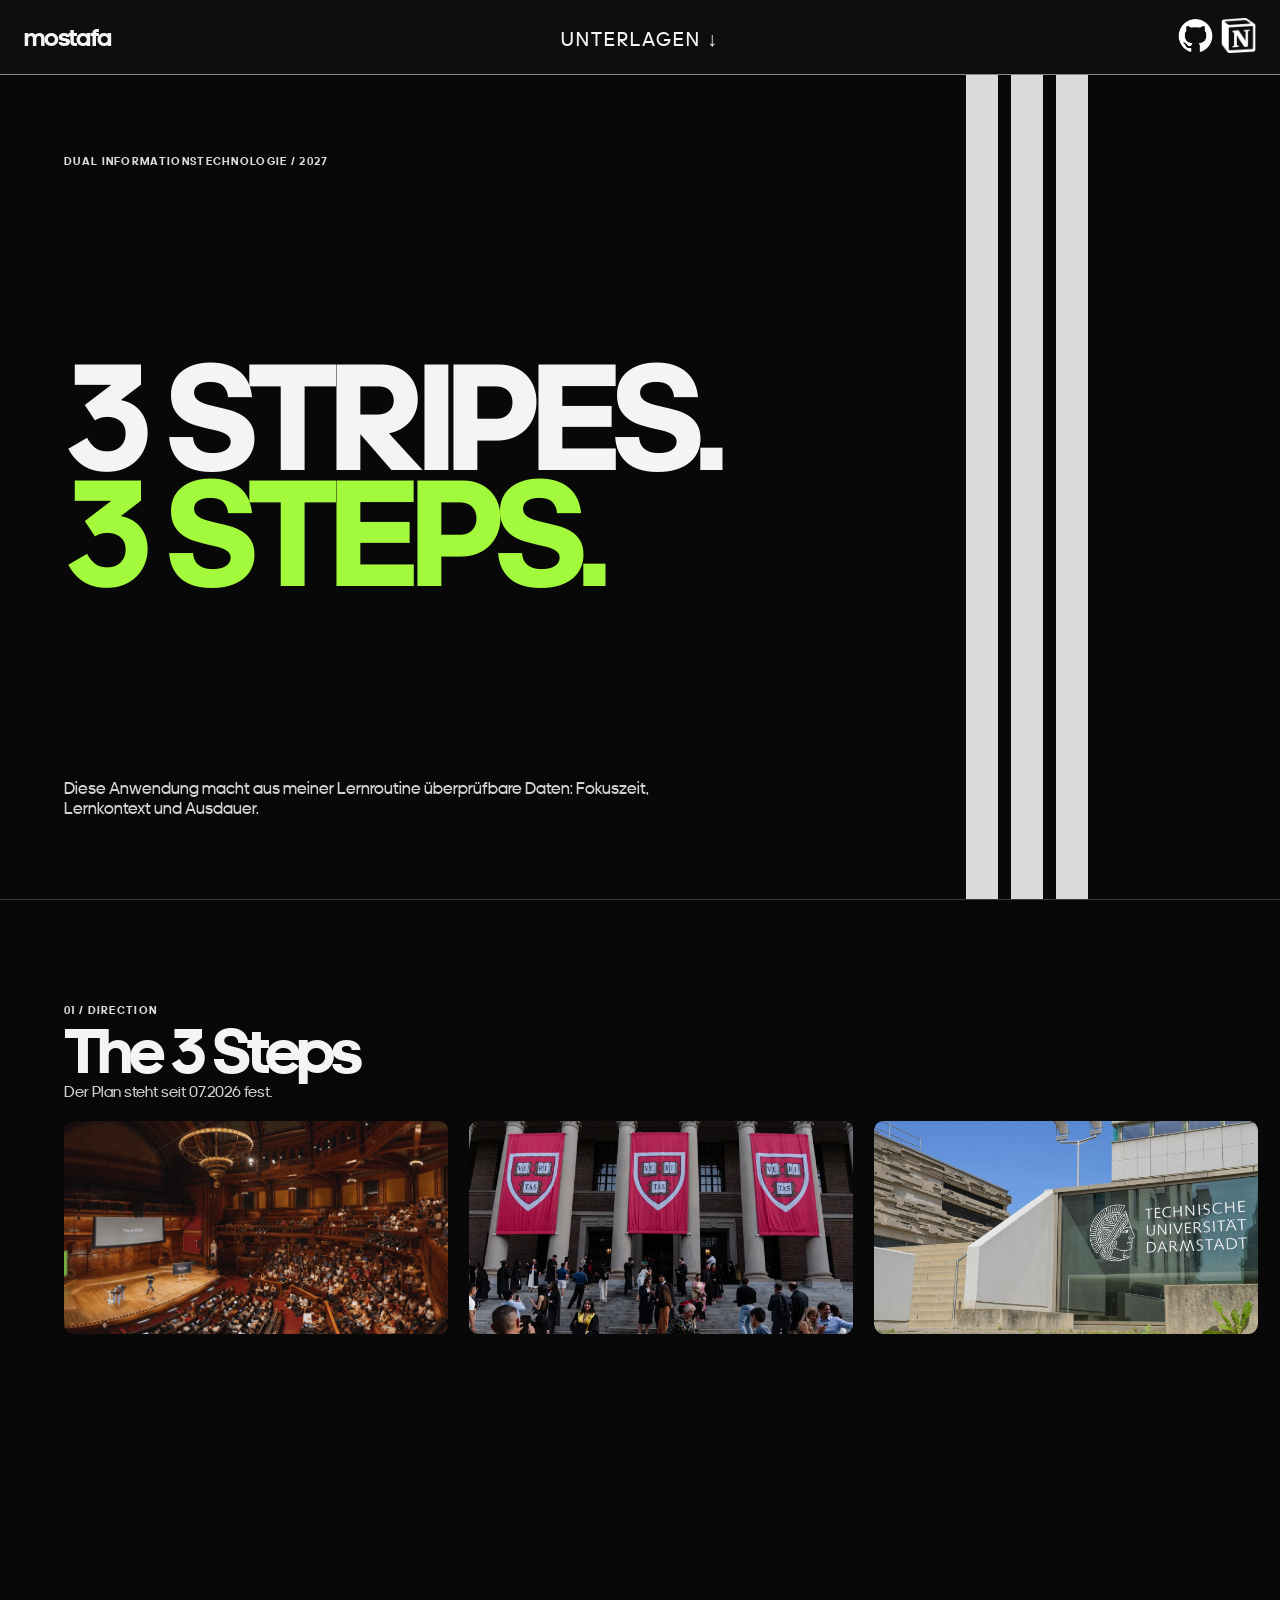
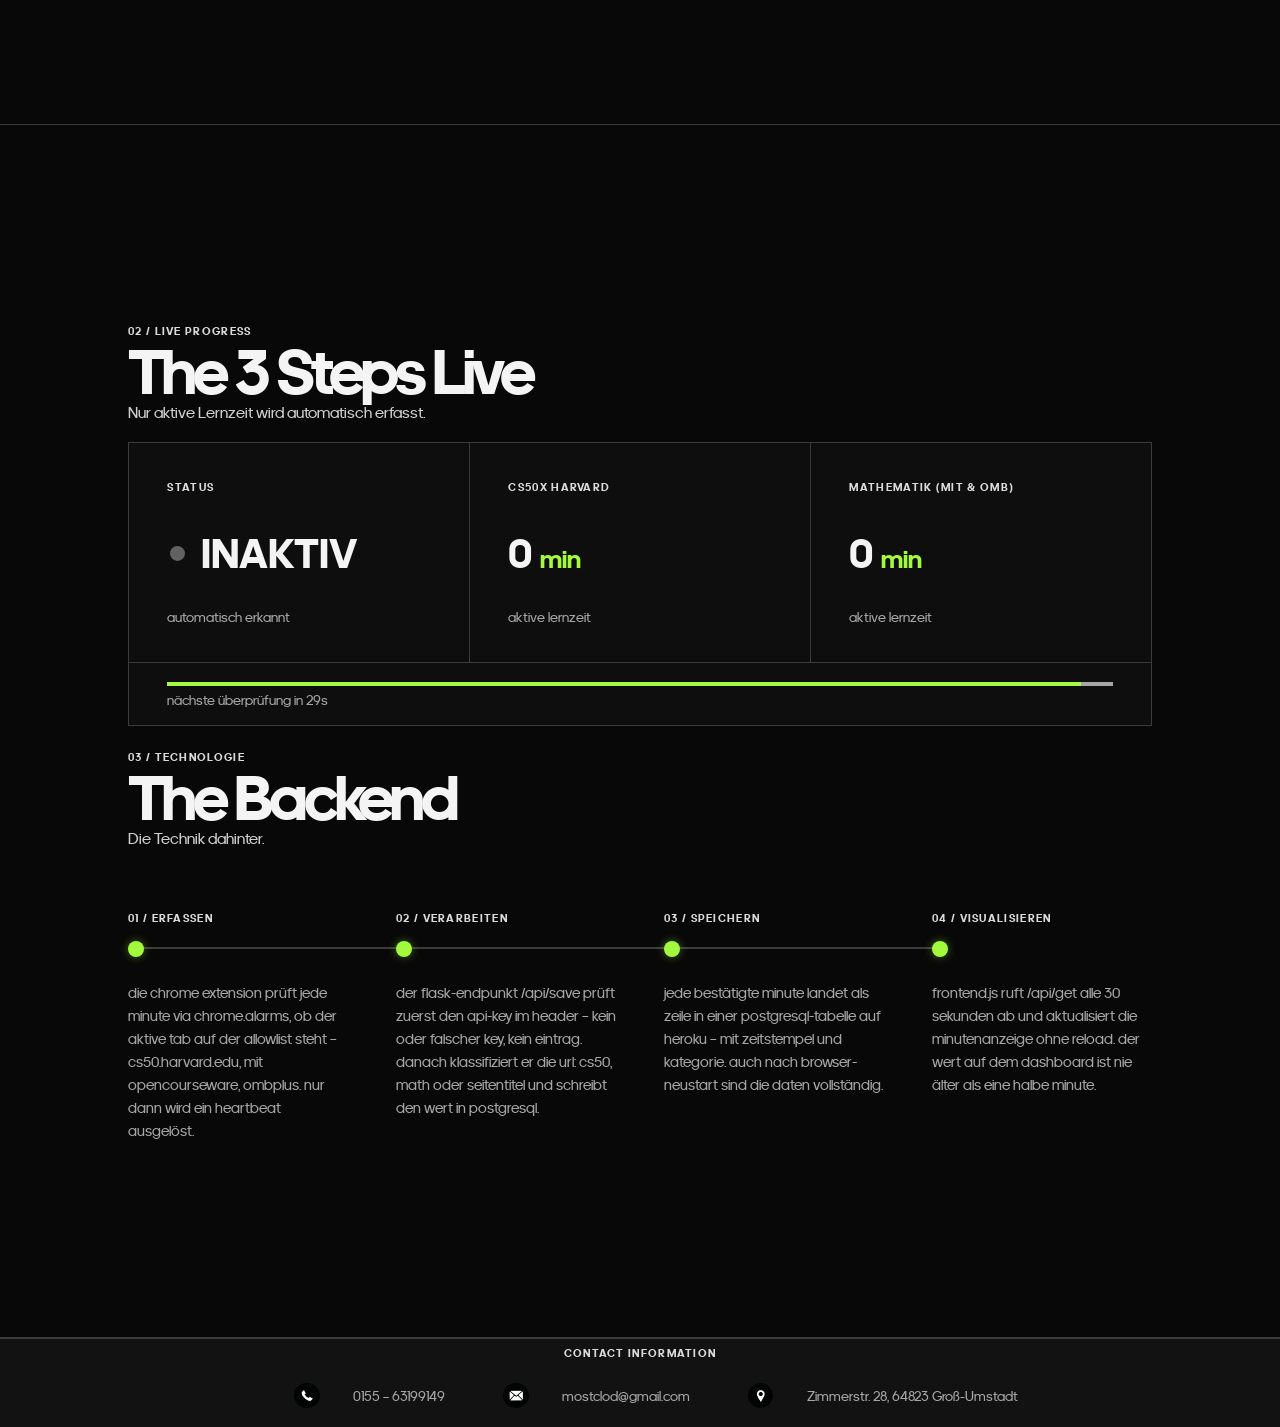
==== index.html @ cd7f8e77 "final formating changes for the phone version and replacing the swiper js logic" ====
<!DOCTYPE html>
<html lang = "de">
    <head>
        <meta name="viewport" content="width=device-width, initial-scale=1.0">
        <link rel="stylesheet" href="https://cdn.jsdelivr.net/npm/swiper@11/swiper-bundle.min.css">
        <link rel="stylesheet" href="styles.css">
        <title> 
            adidas x mostafa
        </title>
    </head>
    <body>
        <header class= "header-container">
            <div class ="navbar">
                <div class="nav-left"> 
                        <a class="return-button" href="#" aria-label="Übergang zur Startseite">mostafa</a>
                </div>
                <div class="nav-center">
                    <button class ="nav-switch-toggle" type="button" >  <span>unterlagen </span> <span class = "nav-switch-toggle-arrow">&#8595;</span></button>
                </div>
                <div class="nav-right">
                    <a class="nav-item" href ="https://github.com/ms1a-eng" target="_blank" rel="noopener noreferrer">
                        <img class="nav-icon" src="Bilder/GitHub.png" alt="GitHub in white"></a>
                    <a class="navItem" href ="https://adidasxmostafa.notion.site/adidas-x-mostafa-39feb5472fcc8019b490dba3f17aba53?pvs=74" target="_blank" rel="noopener noreferrer">
                        <img class = "nav-icon" alt="Notion icon in white" src ="Bilder/Notion.png"></a>
                </div> 
            </div>
            <div class ="nav-menu">
                <a class = "nav-menu-box" aria-label = "Übergang zu den Projekten" href="https://canva.link/adidasxmostafa" target="_blank" rel="noopener noreferrer">Wer bin ich?</a> 
                <a class = "nav-menu-box" aria-label = "Übergang zu Wer Bin ich" href="Bilder/Letzten_3_Zeugnisse.pdf" target = "_blank" rel="noopener noreferrer">Zeugnis</a>
                <a class = "nav-menu-box" aria-label = "Übergang zum Lebenslauf" href="Bilder/Lebenslauf.MSN.pdf" target = "_blank" rel="noopener noreferrer">Lebenslauf</a>
            </div>
        </header>


        <main>
            <section class="hero">
                    <div class="three-stripes">
                        <span></span>
                        <span></span>
                        <span></span>
                    </div>
                    <p class="eyebrow">dual informationstechnologie / 2027</p>
                    <h1>3 Stripes. <br> <span>3 Steps.</span> </h1>
                    <p class="lead">Diese Anwendung macht aus meiner Lernroutine überprüfbare Daten: Fokuszeit, Lernkontext und Ausdauer.</p>
            </section>
            <section class="hero">
                <div class = "swiper">
                    <div class="collectionName">
                        <span class="eyebrow">01 / direction</span>
                        <h2>The 3 Steps</h2>
                        <p class="small-lead">Der Plan steht seit 07.2026 fest.</p>
                    </div>                    <div class="swiper-wrapper">
                        <article class="card swiper-slide">
                            <div class="media"> <img id="cs50" src="Bilder/CS50.png" alt="CS50 lecture photo"></div>
                            <div class="card-content"> 
                                <h2 class="title">Harvard Introduction to Computer Science </h2> 
                                <p class="text">CS50 wurde gewählt, um Informatik von Grund auf zu verstehen.
                                    Der Kurs lehrte vor allem, wie man Aufgaben unabhängig von der genutzten
                                    Technologie löst – wie man Probleme strukturiert und einzeln angeht.
                                    Zudem war der Kurs intensiv genug, um alte Fehlkonzepte zu korrigieren
                                    und neue Grundlagen wirklich zu verstehen.
                                </p>  
                             </div>
                        </article>
                        <article class="card swiper-slide">
                            <div class="media"> <img src="Bilder/MIT.png" alt="MIT house photo"></div>
                            <div class="card-content"> 
                                <h2 class="title">MIT & Mathe </h2> 
                                <p class="text">OMB+ und MIT wurden gewählt, um Mathematik von Grund auf zu verstehen,
                                    statt nur oberflächlich aufzufrischen: OMB+ zur Wiederholung der Grundlagen,
                                    MIT für das echte Verständnis von Uni-Mathematik. Das erleichtert nicht nur
                                    das spätere Studium, sondern macht auch komplexe Algorithmen und anspruchsvolle
                                    Programme überhaupt erst machbar.
                                </p>
                            </div>
                        </article>
                        <article class="card swiper-slide">
                            <div class="media"> <img src="Bilder/TU-Darmstadt.png" alt="TU-Darmstadt house photo"></div>
                            <div class="card-content"> 
                                <h2 class="title">TU Darmstadt</h2> 
                                <p class="text">TU Darmstadt wurde gewählt, um organisatorisch auf Top-Niveau zu kommen.
                                    Lehrkräfte und Studenten betonen oft, dass die Stoffmenge und Aufgaben zeitlich kaum
                                    zu schaffen sind, wenn man sich nicht extrem gut organisiert. Mein Ziel ist es,
                                    in diesem Jahr bis zum Start bei adidas das Maximum herauszuholen: fachliche Tiefe,
                                    Disziplin und saubere Selbstorganisation.
                                </p>
                            </div>
                        </article>
                    </div>
                </div>
            </section>
            <section class="hero">
                <section class="tech-section">
            <div class="collectionName">
                        <span class="eyebrow">02 / live progress</span>
                        <h2>The 3 Steps Live</h2>
                        <p class="small-lead">Nur aktive Lernzeit wird automatisch erfasst.</p>
                    </div>
                <section class="data-page">
                <ol class="progress-grid">
                    <li>
                        <p class="eyebrow">STATUS</p>
                        <h2 class="status-title"><span id="active-area">inaktiv</span></h2>
                        <p class="xsmall-lead">automatisch erkannt</p>
                    </li>

                    <li>
                        <p class="eyebrow">CS50x HARVARD</p>
                        <h2> <span class="cs50"> 0</span> <small>min</small></h2>
                        <p class="xsmall-lead">aktive Lernzeit</p>
                        
                    </li>
                    <li>
                       <p class="eyebrow">MATHEMATIK (MIT & OMB)</p>
                        <h2> <span class="math"> 0</span> <small>min</small></h2>
                        <p class="xsmall-lead">aktive Lernzeit</p>
                    </li>
                    </ol>
                    <div class="sync-panel">
                        <div class="sync-track"> <div class="sync-fill"></div> </div>
                        <p class="xsmall-lead"> Nächste Überprüfung in <span id="sync-timer">30</span>s</p>
                    </div>
                    <div class="collectionName">
                        <span class="eyebrow">03 / technologie</span>
                        <h2>The Backend</h2>
                        <p class="small-lead">Die Technik dahinter.</p>
                     <ol class="tech-path">
                        <li>
                            <p class="eyebrow">01 / Erfassen</p>
                            <span class="tech-dot"></span>
                            <p class="xsmall-lead">Die Chrome Extension prüft jede Minute via chrome.alarms, ob der aktive Tab auf der Allowlist steht – cs50.harvard.edu, MIT OpenCourseWare, ombplus. Nur dann wird ein Heartbeat ausgelöst.
                            </p>
                        </li>

                        <li>
                            <p class="eyebrow">02 / Verarbeiten</p>
                            <span class="tech-dot"></span>
                            <p class="xsmall-lead">Der Flask-Endpunkt /api/save prüft zuerst den API-Key im Header – kein  oder falscher Key,  kein Eintrag. Danach klassifiziert er die URL: cs50, math oder Seitentitel und schreibt den Wert in PostgreSQL.</p>                     
                        </li>
                        <li>
                             <p class="eyebrow">03 / Speichern</p>
                            <span class="tech-dot"></span>
                            <p class="xsmall-lead">Jede bestätigte Minute landet als Zeile in einer PostgreSQL-Tabelle auf Heroku – mit Zeitstempel und Kategorie. Auch nach Browser-Neustart sind die Daten vollständig.</p>
                        </li>
                        <li>
                            <p class="eyebrow">04 / Visualisieren</p>
                            <span class="tech-dot"></span>
                            <p class="xsmall-lead">frontend.js ruft /api/get alle 30 Sekunden ab und aktualisiert die Minutenanzeige ohne Reload. Der Wert auf dem Dashboard ist nie älter als eine halbe Minute.</p>
                        </li>
                     </ol>
                    </div>
                    </section>
                </section>
        </main>
        <section >
            <footer class= "footer-container">
                <div class = "footer-bar">
                    <div class = "footer-bar-headline">
                        <p class="eyebrow">Contact Information</p>
                    </div>
                    <div class = "footer-bar-content">
                        <img class ="img" src ="Bilder/footer-img-telefon.png"> <span class = "footer-bar-content-info">0155 – 63199149</span>
                        <img class ="img" src ="Bilder/footer-img-brief.png">   <span class = "footer-bar-content-info">mostclod@gmail.com</span>
                        <img class ="img" src ="Bilder/footer-img-ort.png">     <span class = "footer-bar-content-info">Zimmerstr. 28, 64823 Groß-Umstadt</span>
                    </div>
                </div>
            </footer>
        </section>     
        <script src="https://cdn.jsdelivr.net/npm/swiper@11/swiper-bundle.min.js"></script>
        <script src="swiper.js"></script>
        <script src="frontend.js"></script>
    </body>
</html>
---- styles.css ----
:root
{
    --bg-main: #080808;
    --bg-darkgrey: #121212;
    --dark-grey: #0e0e0e;
    --muted-grey: #a6a6a6;
    --text-color:#f4f4f4; 
    --elgant-line: rgba(255,255,255, 0.5);
    --transition-formula: cubic-bezier(0.16, 1, 0.3, 1);
    --title-size: clamp(16px, 3vw, 25px);
    --text-size: clamp(10px, 1.5vw, 16.5px);
    --line: #3b3b3b;
    --solar-green: #A3FA3D;
    --solar-red: #e63f3f
}
.hero
{
    max-width: 1800px;
    margin-left: auto;
    margin-right: auto;
}
.data-page
{
    max-width: 1800px;
}
.hero 
{
    min-height: calc(100vh - 75px); /*75px from the navbar!*/
    padding: 5rem 5vw; 
    display: flex;
    flex-direction: column;
    justify-content: space-between;  
    border-bottom: 1px solid var(--line);
}

/*
section:nth-of-type(even)
{
    background: var(--bg-darkgrey);
}
*/

html::-webkit-scrollbar {
    display: none;
}

html, body{
    -ms-overflow-style: none;
    scroll-behavior: smooth;
    scrollbar-width: none;
    overflow-x: clip;
}

*, *::before, *::after
{
    box-sizing: border-box;
    margin: 0;
    padding: 0;
}

@font-face 
{
    font-family: "adifont";
    font-weight: bold;
    src: url(schrift/adineuepro-boldweb.woff) format("woff");
}

@font-face 
{
    font-family: "adifont";
    font-weight: normal;
    src: url(schrift/adineuepro-regularweb.woff) format("woff");
}

/*              BODY SETTINGS                */

body 
{
    background-color: var(--bg-main);
    color: var(--text-color);
    font-family: "adifont", sans-serif;
    -webkit-font-smoothing: antialiased;
}

/*              NAVBAR SETTINGS               */

.header-container{
    z-index: 100;
    top: 0;
    position: sticky;
}

.navbar
{
  position: relative;
  top: 0px;
  z-index: 2;
  background-color: rgb(8 8 8 / 80%);
  backdrop-filter: blur(12px);
  -webkit-backdrop-filter: blur(12px); /*Best-Practice nicht alle Browser versionen Unterstützen backdrop-filter (Apple)*/
  border-bottom: 1px solid var(--elgant-line);
  display: flex;
  align-items: center;
  justify-content: center;
  height: 75px;
  padding: 0 24px;
}

.nav-left
{
    flex: 1; /* create a box based on the free space */
}

.nav-left .return-button
{
    text-decoration: none;
    font-weight: 700;
    letter-spacing: -.048em;
    color: var(--text-color);
    font-size: var(--title-size); 
}

.nav-center .nav-switch-toggle-arrow{
    transition: transform 1.2s var(--transition-formula);
    display: inline-block;
}

.nav-switch-toggle.is-open .nav-switch-toggle-arrow{
    transform: rotate(180deg);
}

.nav-center span
{
    font-size: clamp(13px, 2vw, 20px);
    text-transform: uppercase;
    letter-spacing: 0.1em; /* 0.1 * var(--text-size) */
}

.nav-center .nav-switch-toggle
{
    cursor: pointer;
    background: none;
    border: none;
    color: inherit;
    font: inherit;
    padding: 0;
    font-size: clamp(20px, 3vw, 24px);
}

.nav-menu{
    position: absolute;
    display: flex;
    top: 100%;
    width: 100%;
    height: 400px;
    pointer-events: none;
    background-color:rgba(43, 43, 43, 1);
    transform: translateY(-400px);
    justify-content: center;
    align-items: center;
    gap: clamp(25px, 3vw, 35px);
    transition: transform 2s var(--transition-formula),
                opacity 2s,
                background-color 2s; 
    z-index: 1;
}

.nav-menu.is-open
{
    pointer-events: auto;
    transform: translateY(0px);
}

.nav-menu-box  
{
    display: flex;

    color: var(--text-color);
    font-size: clamp(20px, 3vw, 35px);
    text-decoration: none;
    height: 55%;
    aspect-ratio: 2/1;
    justify-content: center;
    align-items: center;
    border: 2px solid rgba(255, 255, 255, 0.85);
}

.nav-menu-box:hover
{
    background-color: rgba(255, 255, 255, 0.9);
}

.nav-right
{
    flex: 1;  /* create a box based on the free space */
    display: flex; /* flex on the paraent wouldnt suffice, since the it has div childs*/
    justify-content: flex-end;
    gap: clamp(8px, 1.3%, 12px);
}

.nav-icon
{
    transition: transform 2s var(--transition-formula); 
    width: clamp(25px, 3vw, 35px);
    aspect-ratio: 1/1;
}

.nav-icon:hover
{
    transform: scale(1.08);
}

/*              CARD SETTINGS                */

.card
{
    position: relative;
    cursor: pointer;
    overflow: hidden;
    width: clamp(40px, 30vw, 520px);
    transition: transform 2s var(--transition-formula),
    filter 1s var(--transition-formula);
}

/*              CARD MEDIA                */

.card .media 
{ 
    width: 100%;
    aspect-ratio: 4.5/2.5;
    overflow: hidden;
    border-radius: clamp(4px, 1vw, 9px);
}

.card .media img
{
    width: 100%;
    height: 100%;
    object-fit: cover;
    display: block;
}

.card:hover 
{
    filter:brightness(1.3);
    transform: scale(1.05);
}

/*              COLLECTION NAME                */

.collectionName 
{
    margin: clamp(10px, 1.5vw, 30px) 0px clamp(10px, 1.5vw, 30px) 0px;
}

.collectionName h2
{
    font-size: clamp(2.45rem, 5vw, 5.3rem);
    letter-spacing: -.061em;
    line-height: 1;
}

.small-lead
{
   /* margin: clamp(0.55rem, 1vw, 30px) 0px clamp(10px, 1vh, 30px) 0px;*/
    /*font-size: clamp(1rem,1.3vw, 2rem);*/
    line-height: 1.2;
    color: #d0d0d0;
    max-width: 20rem;
} 

.swiper{
    overflow: visible;
}

/*              CARD CONTENT                */

.card-content 
{
    opacity: 0;
    max-height: 0;
    overflow: hidden;
    transform: translateY(25px);
    transition: opacity 0.6s var(--transition-formula), 
                transform 0.6s var(--transition-formula),
                filter 0.6s var(--transition-formula),
                max-height 0.6s var(--transition-formula); 
    margin-top: 15px;
}

.card-content .title 
{
    font-size: var(--title-size);
    text-transform: uppercase;
    color: var(--text-color);
    letter-spacing: 1px;
}

.card-content .text
{
    font-size: var(--text-size);
    color: rgba(255, 255, 255, 0.85);
}


/*              MAGAZINE LOGIC                */


.swiper.is-magazine .card:not(.is-active)
{
    filter: blur(20px);
    opacity: 0.4;
}

.swiper.is-magazine .card.is-active
{
    filter: blur(0px);
    opacity: 1; 
}

.swiper.is-magazine .card.is-active .card-content
{
    max-height: 300px;
    opacity: 1;
    transform: translateY(0);
}

.mid-page {
    height: 100vh;
    padding: 40px;
    border-top: 1px solid var(--elgant-line);
}

.eyebrow 
{ 
    font-size: 0.68rem;
    /*margin-bottom: 5vw;*/
    color: rgba(255, 255, 255, 0.85);
    font-weight: bold;
    text-transform: uppercase; 
    letter-spacing: .12em;
}
.h1, .eyebrow, .lead
{
    position: relative;
    z-index: 1;
}
 /* section.hero:first-of-type .eyebrow 
{ 
    font-size: 1rem;
    color: rgba(255, 255, 255, 0.85);
    font-weight: bold;
    text-transform: uppercase; 
    letter-spacing: .12em;
}  */

h1
{
    font-size: clamp(3.2rem, 12vw, 15.5rem);
    margin: 5vh 0;
    letter-spacing: -0.05em; /*-0.05 of the font size*/
    text-transform: uppercase; 
    line-height: 0.75; 
}

h1 span
{
    color: var(--solar-green);
}

.lead
{
    font-size: clamp(1rem,1.3vw, 2rem);
    line-height: 1.2;
    color: #d0d0d0;
    max-width: 39.5rem;
}

.xsmall-lead
{
    text-transform: lowercase;
    font-size: clamp(0.85rem,0.68vw, 1rem);
    line-height: 0.8;
    color: var(--muted-grey);
}

.progress-grid 
{
    border-left: 1px solid var(--line);
    border-top: 1px solid var(--line);
    display: grid;
    grid-template-columns: repeat(3, 1fr);
}

/* for smartphones and the like */
@media (max-width: 769px){
    .progress-grid{
        grid-template-columns: 1fr;
    }
}

section.hero:first-of-type
{
    position: relative;
    overflow: hidden;
}
.three-stripes
{  
    z-index: 0; /*stay in the background */
    position: absolute;
    top: 0;
    bottom: 0;
    right: 15vw; 
    display: flex;
    gap: clamp(10px, 1vw, 18px);
}

.tech-path
{   
    list-style: none;
    display: grid;
    grid-template-columns: repeat(4, 1fr);
    position: relative;
}
.sync-panel
{
    border-top: none;
    background-color: #0e0e0e;
    padding: 1.2rem clamp(1.5rem, 3vw, 2.6rem);
    border-right: 1px solid var(--line);
    border-left: 1px solid var(--line);
    display: flex;
    flex-direction: column;
    gap: 0.6rem;
}

.tech-dot
{
    position: absolute;

}

.three-stripes span
{
   background-color: rgba(242, 242, 242, 0.90);
    width: clamp(12px, 2.5vw, 45px);
   height: 100%;
}

.progress-grid li
{
    text-transform: uppercase;
    background-color: #0e0e0e;
    padding: clamp(1.5rem,3vw,2.6rem);
    color:#f4f4f4;
    list-style: none;
    min-height: 220px;
    border-right: 1px solid var(--line); 
    border-bottom: 1px solid var(--line);
}

.progress-grid h2
{
    font-size: clamp(1.2rem, 3.3vw, 4.5rem);
}

.progress-grid li small
{
    font-size: clamp(0.89rem, 2vw, 2.89rem);
    text-transform: lowercase;
    font-weight: bold;
    color: var(--solar-green);

}
.progress-grid li
{
    display: flex;
    flex-direction: column;
    justify-content: space-between;
}

.status-title
{
    white-space: nowrap;
    display: inline-flex;
    align-items: center;
    gap: 0.3em;
}
.status-title::before
{
    content:"";
    display: inline-block; 
    width: 0.35em;
    height: 0.35em;
    border-radius: 50%;
    margin-right: 0.2rem;
    margin-left: 1%;
    background: rgb(98, 98, 98);
}

.status-title.is-live::before
{
    background: var(--solar-green);
    box-shadow: 0 0 0 4px rgb(216 255 52 / 20%);
}

.sync-panel
{
    border-top: none;
    background-color: #0e0e0e;
    padding: 1.2rem clamp(1.5rem, 3vw, 2.6rem);
    border-bottom: 1px solid var(--line);
    border-right: 1px solid var(--line);
    border-left: 1px solid var(--line);
    display: flex;
    flex-direction: column;
    gap: 0.6rem;
}

.sync-track
{
    height: 4px;
    max-width: none;
    width: 100%;
    background-color: var(--muted-grey);
}

.sync-fill
{
 height: 100%;
 width: 100%;
 background-color: var(--solar-green);
 transition: width 1s linear;
}


/*              Tech Page                  */ 



.tech-section {   
    min-height: 100vh;                    
    padding: 6rem 5vw;                     
    display: flex;
    flex-direction: column;
    justify-content: center;              
}


.tech-page {
    display: flex;
    flex-direction: column;
    justify-content: center;
    min-height: 100vh;
}

.tech-container {
    width: 100%;
    max-width: 1400px;
    margin: 0 auto;
}

.tech-path {
    display: grid;
    grid-template-columns: repeat(4, 1fr);
    gap: 3rem;
    padding: 0;
    margin-top: 4rem;
    list-style: none;
}

.tech-path li {
    position: relative;
    display: flex;
    flex-direction: column;
    align-items: flex-start;
}


.tech-path li::before {
    content: "";
    position: absolute;
    left: 8px;
    width: calc(100% + 3rem); 
    height: 2px;
    background-color: var(--line);
    top: 2.21rem; 
    z-index: 0;
}

.tech-path li:last-child::before {
    display: none;
}


.tech-dot {
    position: relative;
    z-index: 1; 
    width: 16px;
    height: 16px;
    border-radius: 50%;
    background-color: var(--solar-green);
    margin: 1rem 0 1.5rem 0;
    box-shadow: 0 0 10px rgba(163, 250, 61, 0.4); 
}

.tech-path .xsmall-lead {
    font-size: clamp(0.95rem, 1.2vw, 1.25rem);
    line-height: 1.5;
    color: var(--muted-grey);
}

.footer-container{
    border-top: 1px solid var(--line);
    background-color: var(--bg-darkgrey);
}

.footer-bar{
    display: flex;
    flex-direction: column;
    align-items: center;
    padding: 0.5rem 0 1.2rem 0;
    justify-content: center;
    min-height: 5rem; 
}

.footer-bar-headline{
    position: relative;
}

.footer-bar-content{
    display: flex; 
    gap: clamp(1rem, 2vw, 2.5rem);;
    margin-top: 1.4rem;
    align-items: center;
}

.footer-bar-content img{
     max-width: 2vw;
     aspect-ratio: 1/1;
     border-radius: 50%;
     object-fit: contain;
     margin-right: 0.5rem ;
     margin-left: 2rem;
}

.footer-bar-content-info{

    font-size: 0.9rem;
    color: var(--muted-grey);
}
@media(max-width: 500px)
{
    .progress-grid li {
        min-height: 110px;
    }
}

@media(max-width: 600px) { 
    .three-stripes{
    right: 2vw;
    opacity: 0.65;
    }
}

@media (max-width: 768px) {
    .tech-path {
        grid-template-columns: 1fr;
        gap: 2.5rem;
    }

    .tech-path li {
        padding-left: 2.5rem;
    }

    .tech-dot {
        position: absolute;
        left: 0;
        top: 0;
        margin: 0;
    }

    .tech-path li::before {
        left: 7px;
        top: 16px;
        width: 2px;
        height: calc(100% + 2.5rem);
    }

    .footer-bar-content img {
        max-width: 5vw;
        margin-right: -0.5rem;
        margin-left: 1rem;
    }

    .footer-bar{
        min-height:3rem;
    }

    .swiper-wrapper{
        flex-direction: column;
        align-items: center;
        gap: 2.5rem;
    }

    .card{
        width: 80%;
    }

}
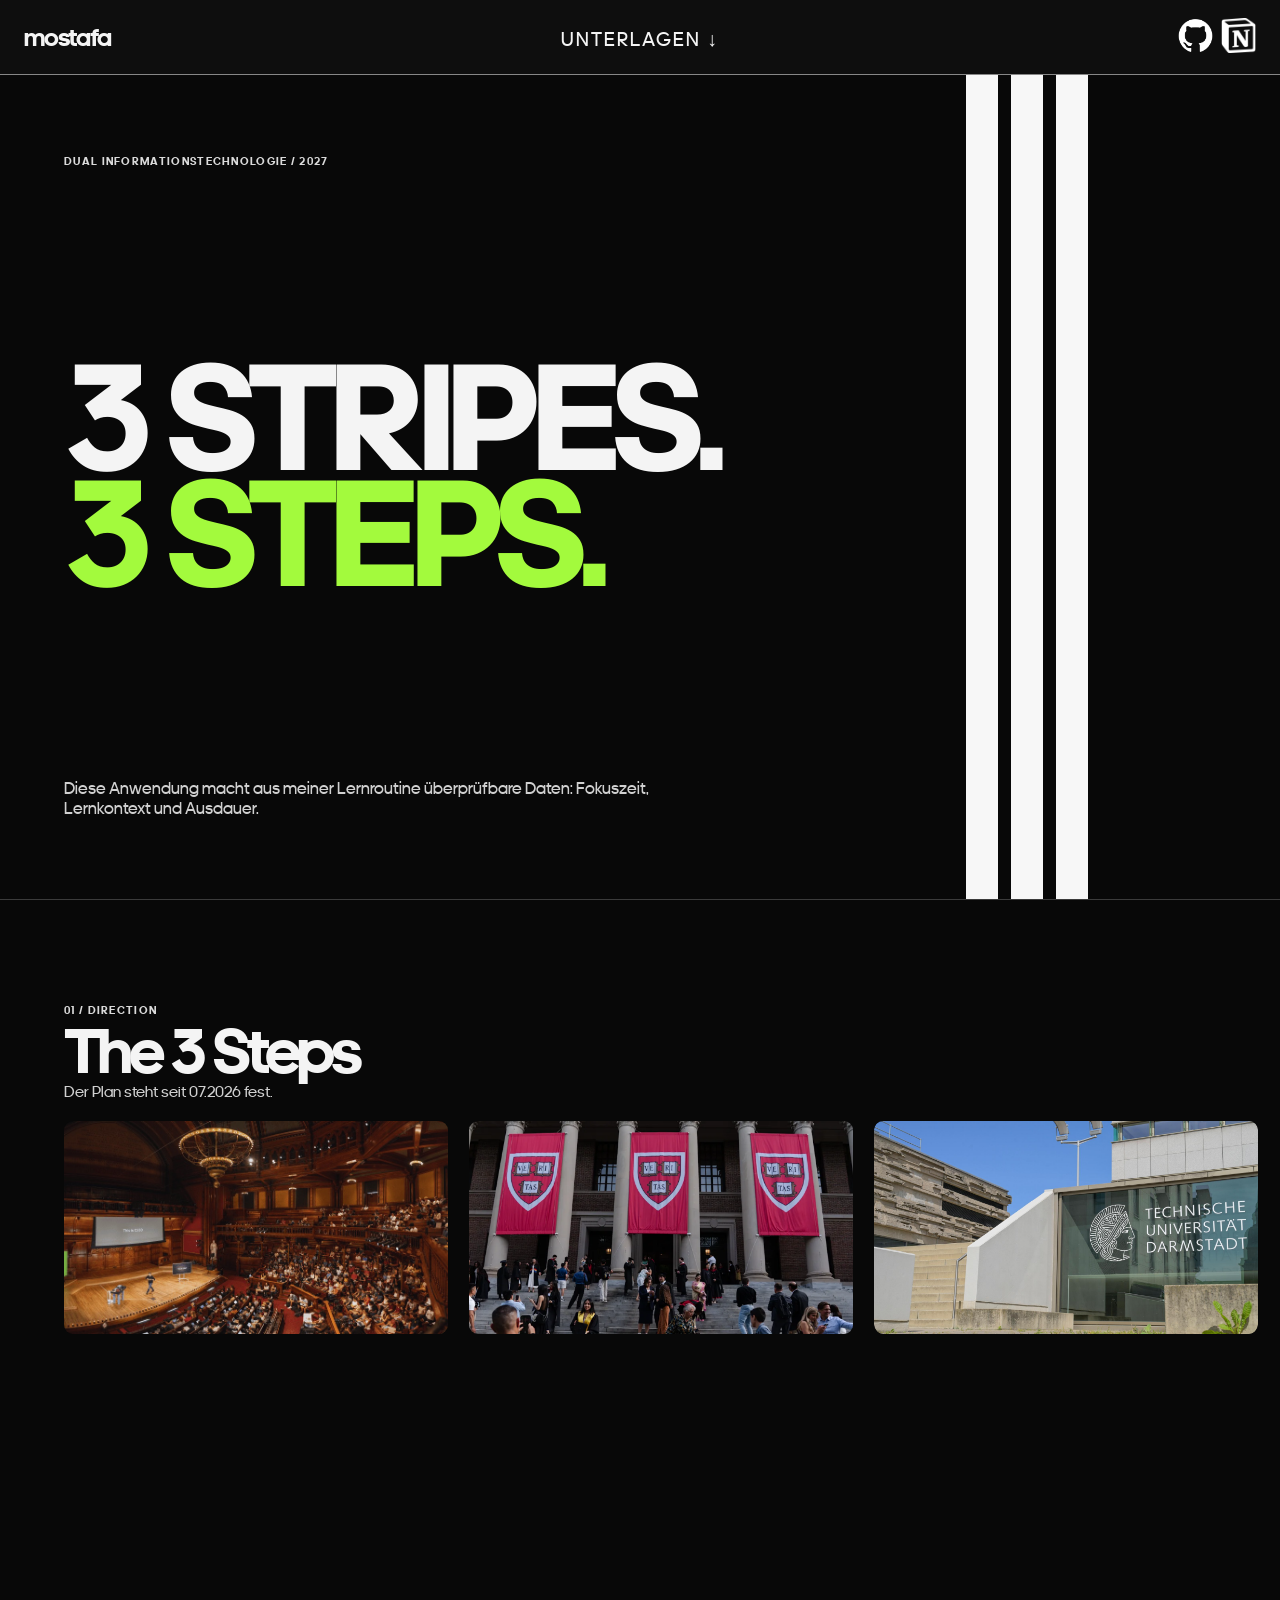
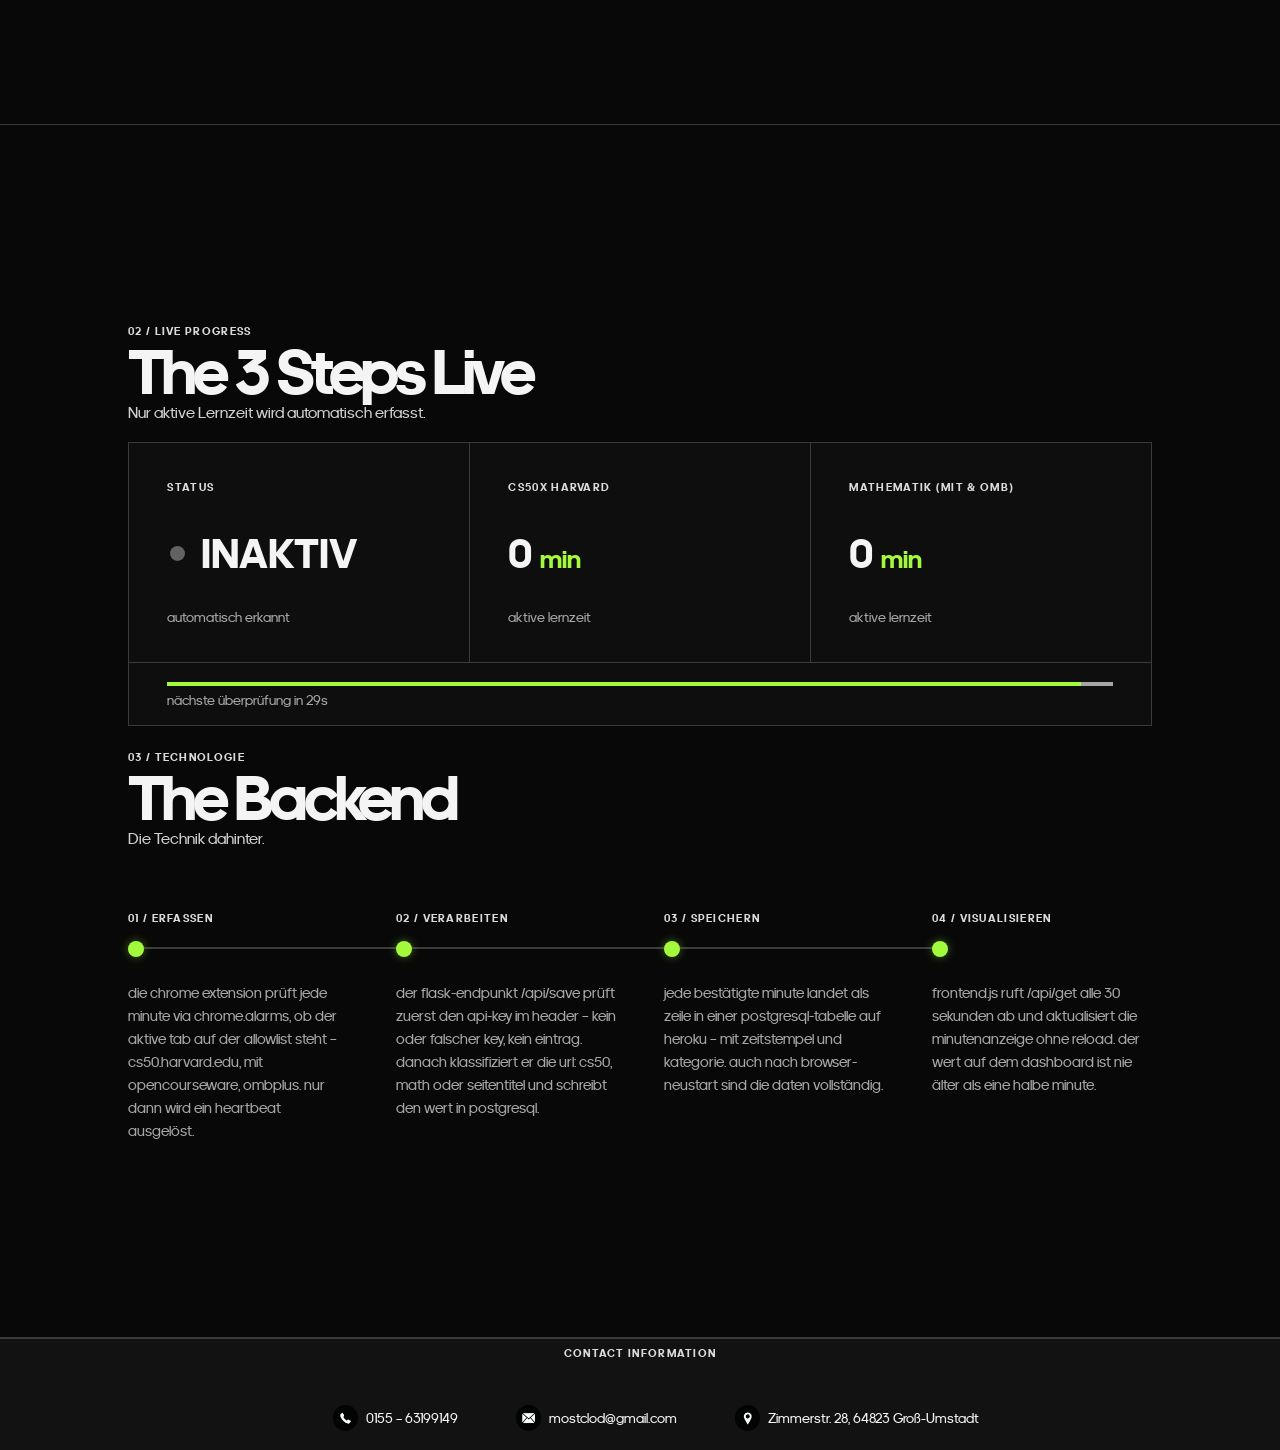
==== commit 9d801f0d: "added links to the footer items" ====
--- a/index.html
+++ b/index.html
@@ -2,6 +2,7 @@
 <html lang = "de">
     <head>
         <meta name="viewport" content="width=device-width, initial-scale=1.0">
+        <meta name="format-detection" content="telephone=no">
         <link rel="stylesheet" href="https://cdn.jsdelivr.net/npm/swiper@11/swiper-bundle.min.css">
         <link rel="stylesheet" href="styles.css">
         <title> 
@@ -159,10 +160,22 @@
                         <p class="eyebrow">Contact Information</p>
                     </div>
                     <div class = "footer-bar-content">
-                        <img class ="img" src ="Bilder/footer-img-telefon.png"> <span class = "footer-bar-content-info">0155 – 63199149</span>
-                        <img class ="img" src ="Bilder/footer-img-brief.png">   <span class = "footer-bar-content-info">mostclod@gmail.com</span>
-                        <img class ="img" src ="Bilder/footer-img-ort.png">     <span class = "footer-bar-content-info">Zimmerstr. 28, 64823 Groß-Umstadt</span>
-                    </div>
+                        <div class="footer-bar-content">
+                            <a class="footer-bar-content-info" target="_blank" href="tel:015563199149">
+                                <img class="img" src="Bilder/footer-img-telefon.png" alt="Telefon">
+                                <span>0155 – 63199149</span>
+                            </a>
+                        
+                            <a class="footer-bar-content-info" target="_blank" href="mailto:mostclod@gmail.com">
+                                <img class="img" src="Bilder/footer-img-brief.png" alt="E-Mail">
+                                <span>mostclod@gmail.com</span>
+                            </a>
+                        
+                            <a class="footer-bar-content-info" target="_blank" rel="noopener noreferrer" href="https://maps.app.goo.gl/7abbT64fNCdpnG3Z8">
+                                <img class="img" src="Bilder/footer-img-ort.png" alt="Standort">
+                                <span>Zimmerstr. 28, 64823 Groß-Umstadt</span>
+                            </a>
+                        </div>
                 </div>
             </footer>
         </section>     
--- a/styles.css
+++ b/styles.css
@@ -23,6 +23,12 @@
 {
     max-width: 1800px;
 }
+
+a[href^="tel"], a[href^="malito"] ,a[href^="https"]{
+    color: inherit; 
+    text-decoration: none; 
+  }
+  
 .hero 
 {
     min-height: calc(100vh - 75px); /*75px from the navbar!*/
@@ -262,8 +268,6 @@
 
 .small-lead
 {
-   /* margin: clamp(0.55rem, 1vw, 30px) 0px clamp(10px, 1vh, 30px) 0px;*/
-    /*font-size: clamp(1rem,1.3vw, 2rem);*/
     line-height: 1.2;
     color: #d0d0d0;
     max-width: 20rem;
@@ -345,14 +349,6 @@
     position: relative;
     z-index: 1;
 }
- /* section.hero:first-of-type .eyebrow 
-{ 
-    font-size: 1rem;
-    color: rgba(255, 255, 255, 0.85);
-    font-weight: bold;
-    text-transform: uppercase; 
-    letter-spacing: .12em;
-}  */
 
 h1
 {
@@ -390,13 +386,6 @@
     border-top: 1px solid var(--line);
     display: grid;
     grid-template-columns: repeat(3, 1fr);
-}
-
-/* for smartphones and the like */
-@media (max-width: 769px){
-    .progress-grid{
-        grid-template-columns: 1fr;
-    }
 }
 
 section.hero:first-of-type
@@ -442,7 +431,7 @@
 
 .three-stripes span
 {
-   background-color: rgba(242, 242, 242, 0.90);
+   background-color: rgb(247, 247, 247);
     width: clamp(12px, 2.5vw, 45px);
    height: 100%;
 }
@@ -649,6 +638,14 @@
     font-size: 0.9rem;
     color: var(--muted-grey);
 }
+
+.footer-bar-content-info {
+    display: flex;
+    align-items: center;
+    color: inherit; 
+    text-decoration: none;
+}
+
 @media(max-width: 500px)
 {
     .progress-grid li {
@@ -664,6 +661,10 @@
 }
 
 @media (max-width: 768px) {
+    .progress-grid{
+        grid-template-columns: 1fr;
+    }
+
     .tech-path {
         grid-template-columns: 1fr;
         gap: 2.5rem;
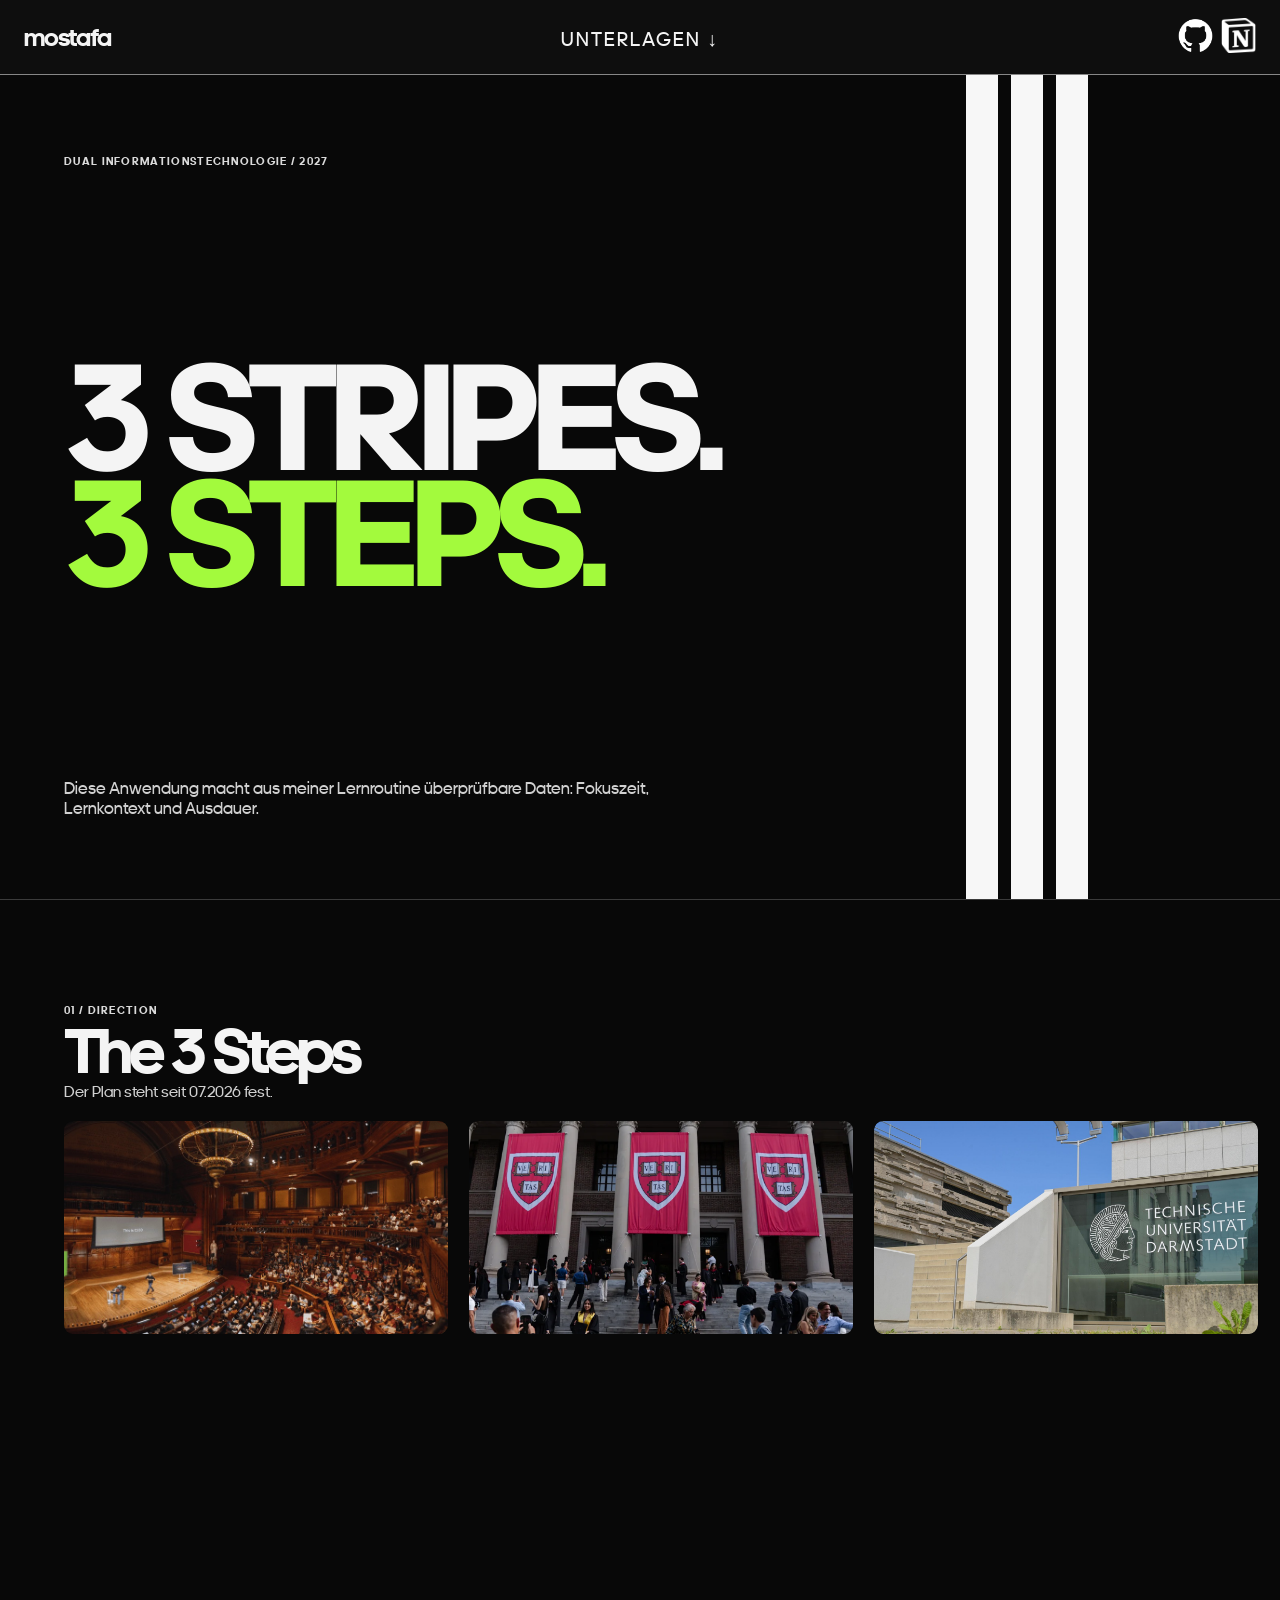
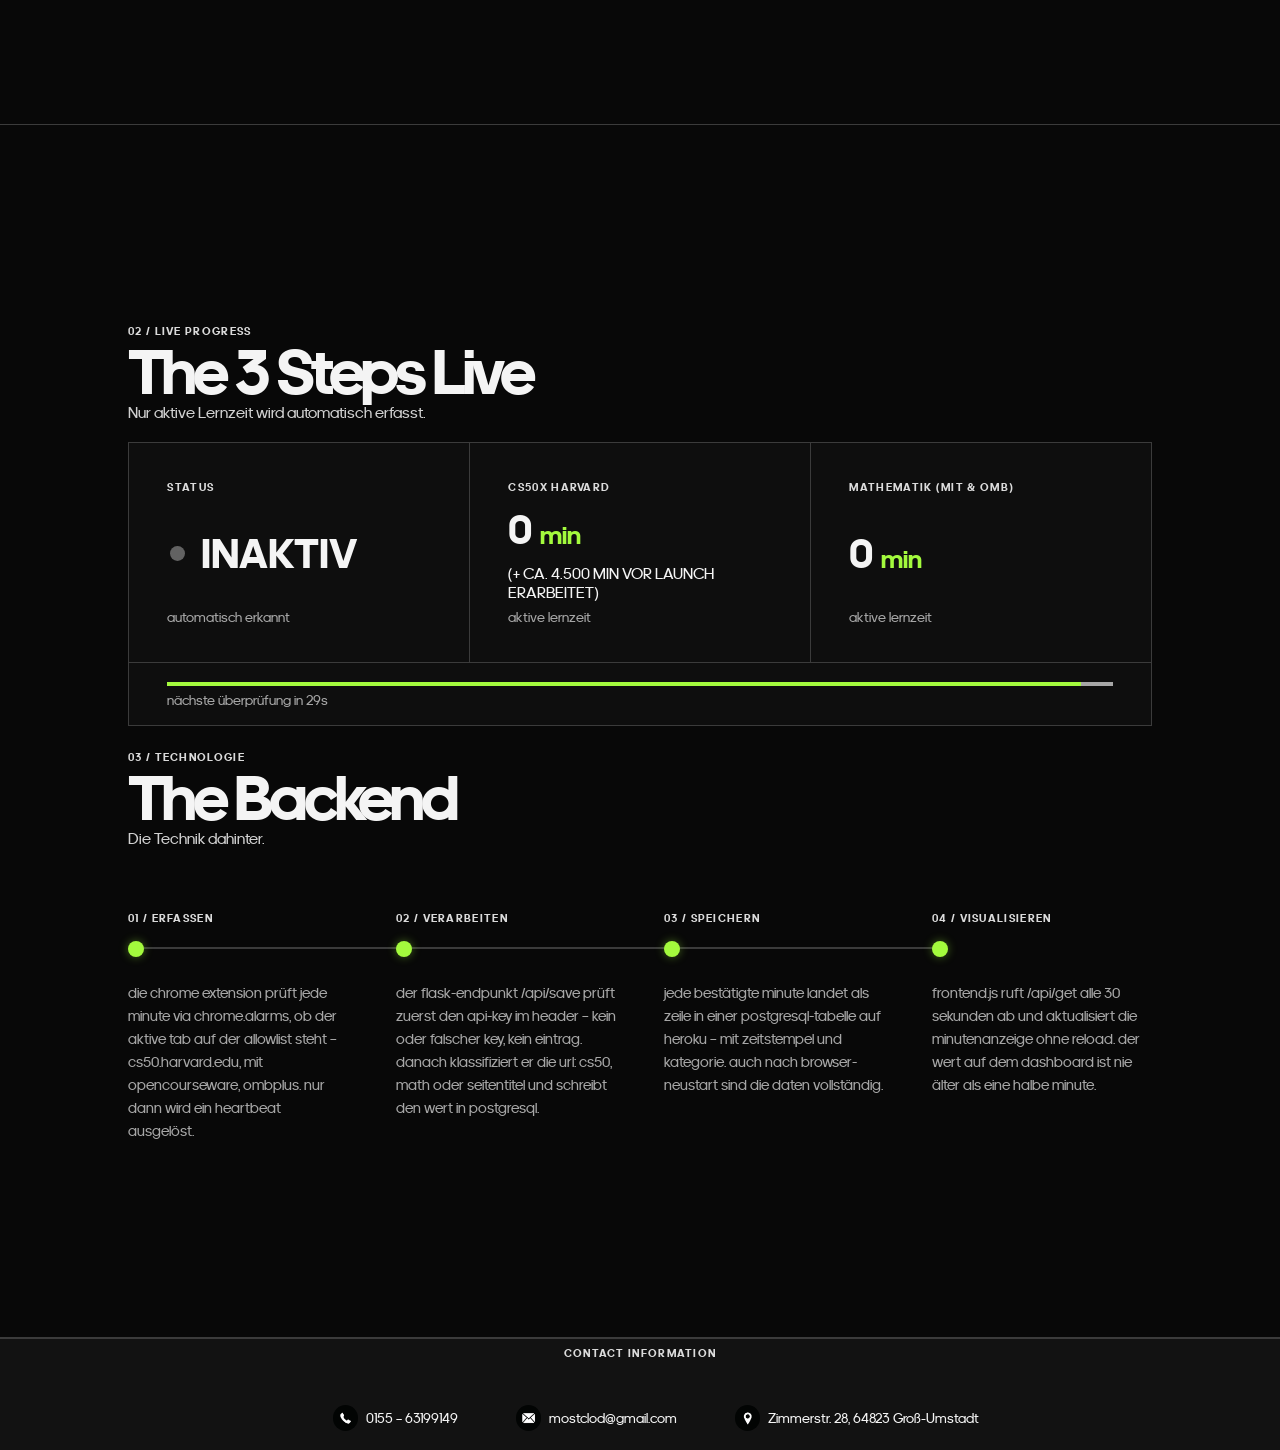
==== commit b2cec908: "Add estimated time before launch to index.html" ====
--- a/index.html
+++ b/index.html
@@ -54,7 +54,7 @@
                         <article class="card swiper-slide">
                             <div class="media"> <img id="cs50" src="Bilder/CS50.png" alt="CS50 lecture photo"></div>
                             <div class="card-content"> 
-                                <h2 class="title">Harvard Introduction to Computer Science </h2> 
+                                <h2 class="title">Harvard Introduction to Computer Science (9 wochen von 10 gescahfft!)</h2> 
                                 <p class="text">CS50 wurde gewählt, um Informatik von Grund auf zu verstehen.
                                     Der Kurs lehrte vor allem, wie man Aufgaben unabhängig von der genutzten
                                     Technologie löst – wie man Probleme strukturiert und einzeln angeht.
@@ -66,7 +66,7 @@
                         <article class="card swiper-slide">
                             <div class="media"> <img src="Bilder/MIT.png" alt="MIT house photo"></div>
                             <div class="card-content"> 
-                                <h2 class="title">MIT & Mathe </h2> 
+                                <h2 class="title">MIT & OMB+ Matheintensiv-Kurse (ab 24.09 bis 12.10)</h2> 
                                 <p class="text">OMB+ und MIT wurden gewählt, um Mathematik von Grund auf zu verstehen,
                                     statt nur oberflächlich aufzufrischen: OMB+ zur Wiederholung der Grundlagen,
                                     MIT für das echte Verständnis von Uni-Mathematik. Das erleichtert nicht nur
@@ -78,7 +78,7 @@
                         <article class="card swiper-slide">
                             <div class="media"> <img src="Bilder/TU-Darmstadt.png" alt="TU-Darmstadt house photo"></div>
                             <div class="card-content"> 
-                                <h2 class="title">TU Darmstadt</h2> 
+                                <h2 class="title">TU Darmstadt (ab 01.10)</h2> 
                                 <p class="text">TU Darmstadt wurde gewählt, um organisatorisch auf Top-Niveau zu kommen.
                                     Lehrkräfte und Studenten betonen oft, dass die Stoffmenge und Aufgaben zeitlich kaum
                                     zu schaffen sind, wenn man sich nicht extrem gut organisiert. Mein Ziel ist es,
@@ -108,6 +108,7 @@
                     <li>
                         <p class="eyebrow">CS50x HARVARD</p>
                         <h2> <span class="cs50"> 0</span> <small>min</small></h2>
+                        <span>(+ ca. 4.500 min vor Launch erarbeitet)</span>
                         <p class="xsmall-lead">aktive Lernzeit</p>
                         
                     </li>
@@ -185,4 +186,4 @@
     </body>
 </html>
 
-        +        
--- a/styles.css
+++ b/styles.css
@@ -708,4 +708,34 @@
         width: 80%;
     }
 
+    .footer-bar-content-info{
+
+        font-size: 0.8rem;
+    }
+
+    .footer-bar-content img{
+
+        margin-right: 0.6rem;
+   }
+
+       .navbar {
+        padding: 0 16px;
+    }
+
+    .nav-menu {
+        flex-direction: column;
+        height: auto;
+        min-height: 320px;
+        padding: 2rem 0;
+        gap: 1.2rem;
+    }
+
+    .nav-menu-box {
+        width: 80%;
+
+        aspect-ratio: auto;
+        padding: 1.5rem 1.8rem;
+
+    }
+
 }
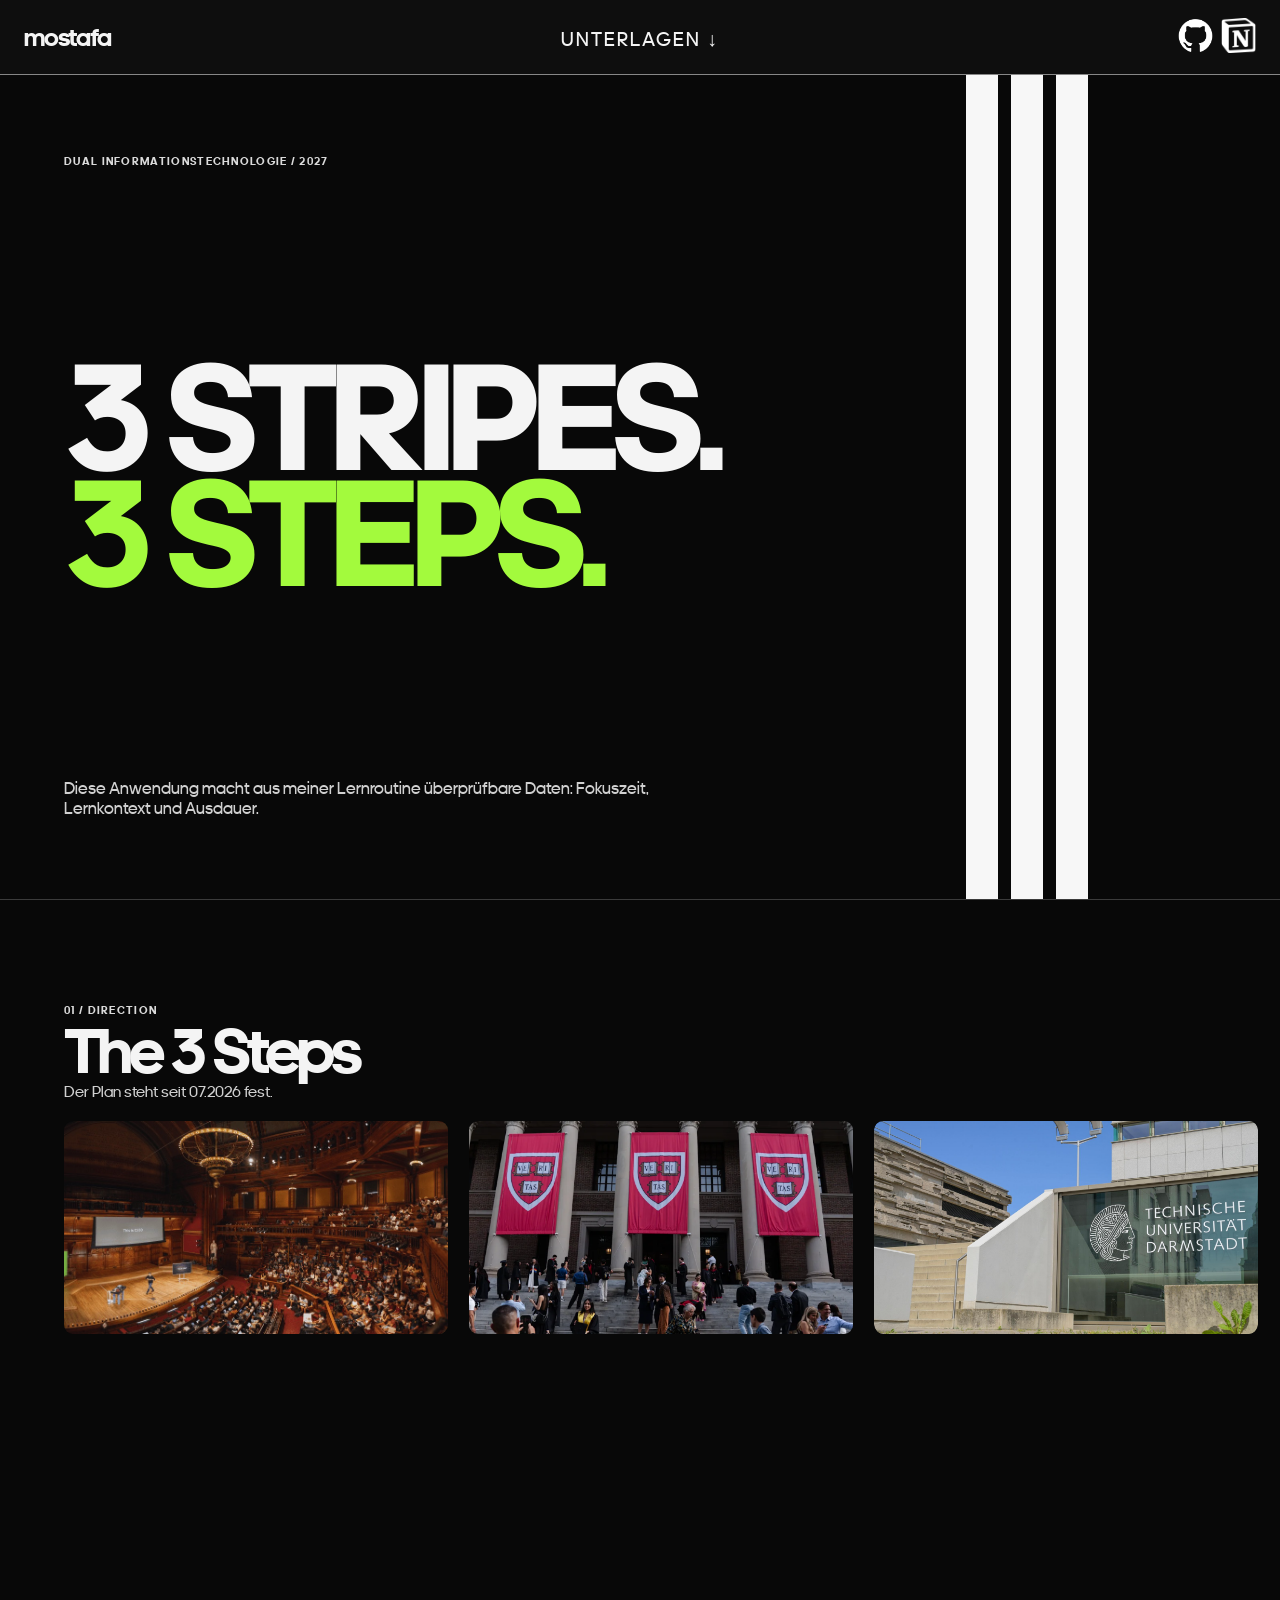
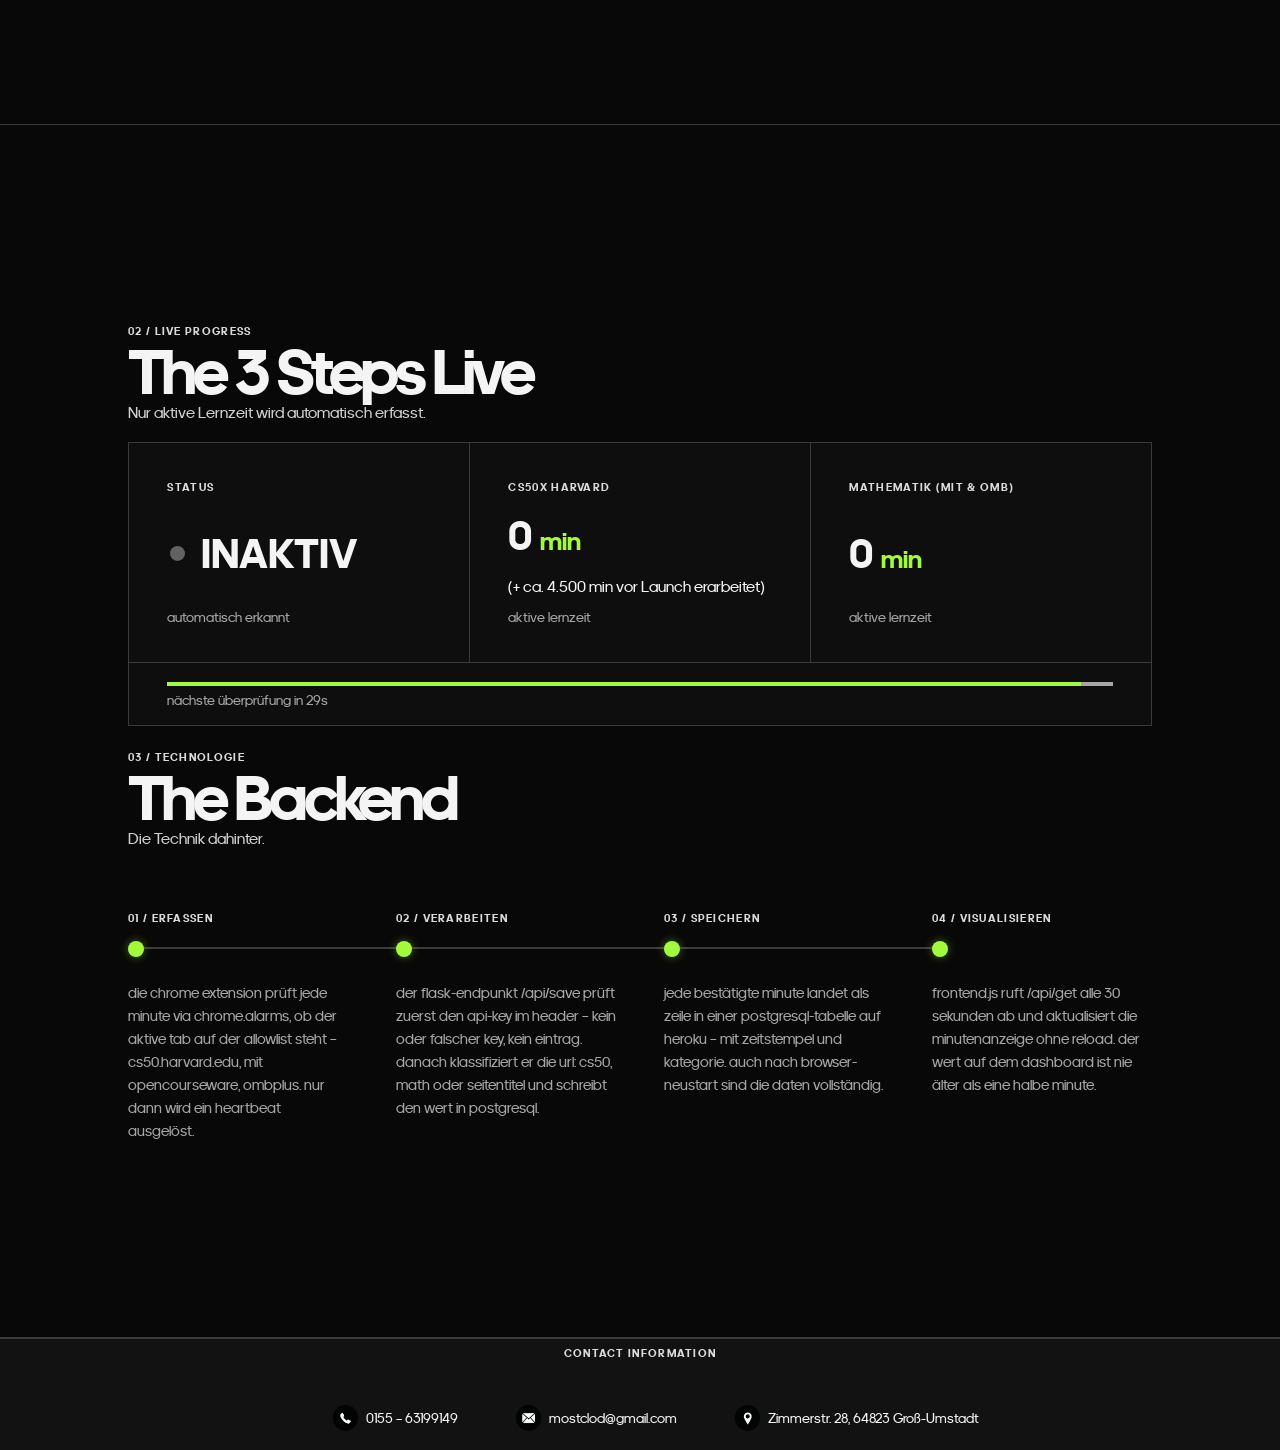
==== commit 06566bf3: "added a proof box into the 4500min section. With a dynamic postion based on mouse" ====
--- a/index.html
+++ b/index.html
@@ -19,7 +19,7 @@
                     <button class ="nav-switch-toggle" type="button" >  <span>unterlagen </span> <span class = "nav-switch-toggle-arrow">&#8595;</span></button>
                 </div>
                 <div class="nav-right">
-                    <a class="nav-item" href ="https://github.com/ms1a-eng" target="_blank" rel="noopener noreferrer">
+                    <a class="nav-item" href ="https://github.com/ms1a-eng/adidasXmostafa" target="_blank" rel="noopener noreferrer">
                         <img class="nav-icon" src="Bilder/GitHub.png" alt="GitHub in white"></a>
                     <a class="navItem" href ="https://adidasxmostafa.notion.site/adidas-x-mostafa-39feb5472fcc8019b490dba3f17aba53?pvs=74" target="_blank" rel="noopener noreferrer">
                         <img class = "nav-icon" alt="Notion icon in white" src ="Bilder/Notion.png"></a>
@@ -108,7 +108,9 @@
                     <li>
                         <p class="eyebrow">CS50x HARVARD</p>
                         <h2> <span class="cs50"> 0</span> <small>min</small></h2>
-                        <span>(+ ca. 4.500 min vor Launch erarbeitet)</span>
+                        <a class="before-launch"  href="https://app.notion.com/p/adidasxmostafa/adidas-x-mostafa-39feb5472fcc8019b490dba3f17aba53?source=copy_link#39feb5472fcc808199c9dbe49ca9d87a" target="_blank">(+ ca. 4.500 min vor Launch erarbeitet)
+                        <span class="proof-box">Beweise ↗</span>
+                        </a> 
                         <p class="xsmall-lead">aktive Lernzeit</p>
                         
                     </li>
--- a/styles.css
+++ b/styles.css
@@ -387,6 +387,31 @@
     display: grid;
     grid-template-columns: repeat(3, 1fr);
 }
+.before-launch
+{
+    text-transform:none;
+    position: relative;
+    cursor: pointer;
+    transition: visibility 2s var(--transition-formula),
+                opacity 2s var(--transition-formula);
+}
+.before-launch:hover .proof-box 
+{
+    visibility: visible;
+    opacity: 1;
+}
+.proof-box 
+{
+    position: fixed;
+    font-size: 0.8rem;
+    opacity: 0;
+    border: 1px solid var(--line);
+    padding: 0.5em 0.5em;
+    background-color: #0e0e0e;
+    color: var(--text-color); 
+    text-decoration: none;
+}
+
 
 section.hero:first-of-type
 {
@@ -426,7 +451,6 @@
 .tech-dot
 {
     position: absolute;
-
 }
 
 .three-stripes span
